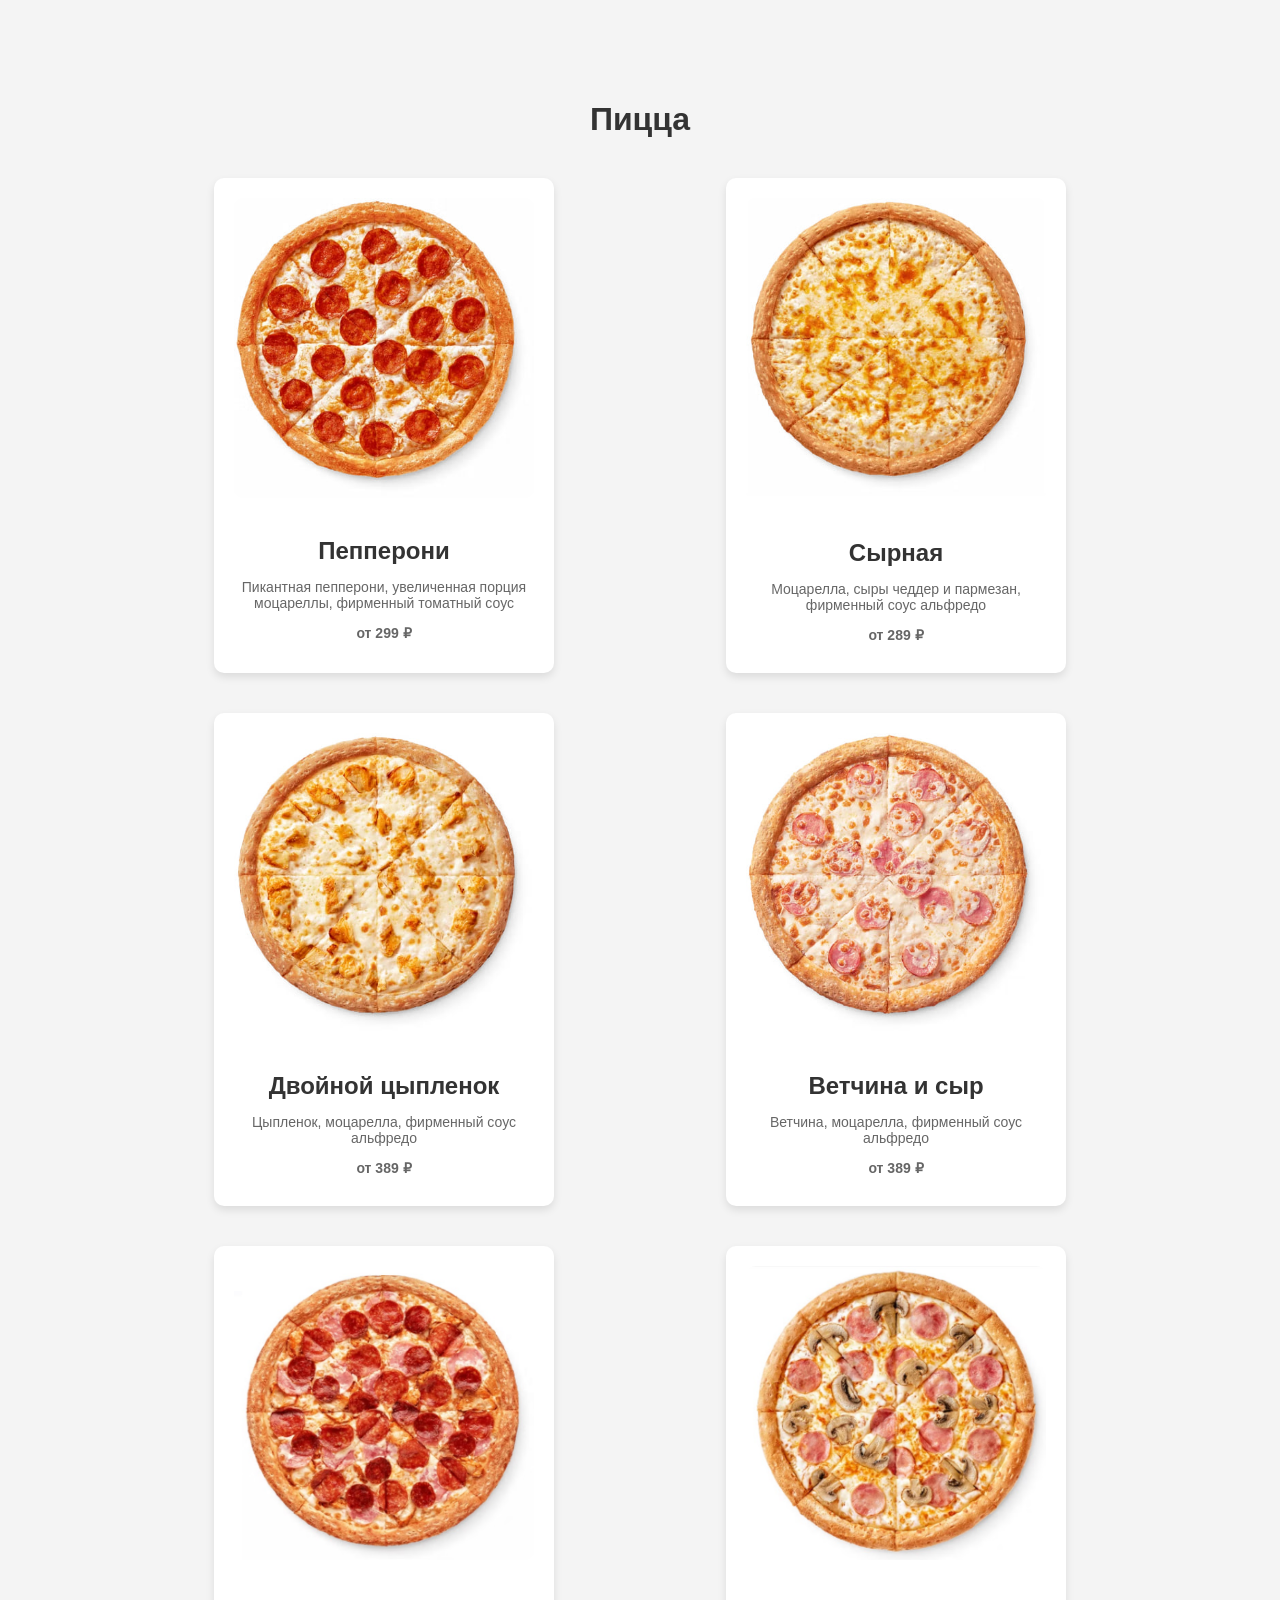
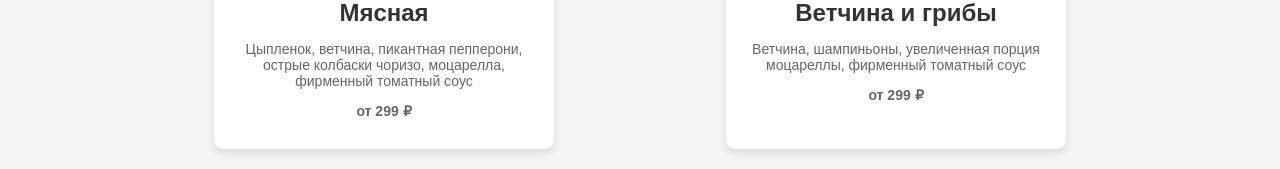
==== index.html @ 0e99b72d "Merge b908e862055ca274f06a0306eaa4b95fef249254 into b270850823b3c518439b4c19be5977c363f9e182" ====
<!DOCTYPE html>
<html lang="ru">
<head>
    <meta charset="UTF-8">
    <meta name="viewport" content="width=device-width, initial-scale=1.0">
    <title>Пицца</title>
    <link rel="stylesheet" href="styles.css">
</head>
<body>
    <div class="container">
        <h1>Пицца</h1>
        <div class="pizza-list">
            <div class="pizza-card" onclick="location.href='pepperoni.html'">
                <img src="images/pepperoni.jpg" alt="Пепперони" class="pizza-image">
                <h2>Пепперони</h2>
                <p>Пикантная пепперони, увеличенная порция моцареллы, фирменный томатный соус</p>
                <p class="price">от 299 ₽</p>
            </div>
            <div class="pizza-card" onclick="location.href='cheese.html'">
                <img src="images/cheese.jpg" alt="Сырная" class="pizza-image">
                <h2>Сырная</h2>
                <p>Моцарелла, сыры чеддер и пармезан, фирменный соус альфредо</p>
                <p class="price">от 289 ₽</p>
            </div>
            <div class="pizza-card" onclick="location.href='chicken.html'">
                <img src="images/chicken.jpg" alt="Двойной цыпленок" class="pizza-image">
                <h2>Двойной цыпленок</h2>
                <p>Цыпленок, моцарелла, фирменный соус альфредо</p>
                <p class="price">от 389 ₽</p>
            </div>
            <div class="pizza-card" onclick="location.href='ham.html'">
                <img src="images/ham.jpg" alt="Ветчина и сыр" class="pizza-image">
                <h2>Ветчина и сыр</h2>
                <p>Ветчина, моцарелла, фирменный соус альфредо</p>
                <p class="price">от 389 ₽</p>
            </div>
            <div class="pizza-card" onclick="location.href='meat.html'">
                <img src="images/meat.jpg" alt="Мясная" class="pizza-image">
                <h2>Мясная</h2>
                <p>Цыпленок, ветчина, пикантная пепперони, острые колбаски чоризо, моцарелла, фирменный томатный соус</p>
                <p class="price">от 299 ₽</p>
            </div>
            <div class="pizza-card" onclick="location.href='mushrooms.html'">
                <img src="images/mushrooms.jpg" alt="Ветчина и грибы" class="pizza-image">
                <h2>Ветчина и грибы</h2>
                <p>Ветчина, шампиньоны, увеличенная порция моцареллы, фирменный томатный соус</p>
                <p class="price">от 299 ₽</p>
            </div>
        </div>
    </div>
</body>
</html>
---- styles.css ----
body {
    font-family: Arial, sans-serif;
    background-color: #f4f4f4;
    margin: 0;
    padding: 0;
}

.container {
    width: 80%;
    margin: 0 auto;
    text-align: center;
    padding-top: 80px; 
}

h1 {
    color: #333;
    margin-bottom: 20px;
}

.pizza-list {
    display: flex;
    flex-wrap: wrap;
    justify-content: space-around;
}

.pizza-card {
    background-color: white;
    border-radius: 10px;
    box-shadow: 0 4px 8px rgba(0, 0, 0, 0.1);
    width: 300px;
    margin: 20px;
    padding: 20px;
    cursor: pointer;
    transition: transform 0.2s;
    text-align: center;
}

.pizza-image {
    width: 100%;
    height: auto;
    border-radius: 10px;
    margin-bottom: 15px;
}

.pizza-detail-image {
    width: 100%;
    max-width: 400px; 
    height: auto;
    border-radius: 10px; 
    margin-bottom: 20px; 
}

.pizza-card:hover {
    transform: scale(1.05);
}

.pizza-card h2 {
    color: #333;
    margin-bottom: 10px;
}

.pizza-card p {
    color: #666;
    font-size: 14px;
    margin-bottom: 10px;
}

.price {
    color: #ff6347;
    font-weight: bold;
    font-size: 18px;
}

.back-button {
    background-color: #ff6347;
    color: white;
    padding: 10px 20px;
    border: none;
    border-radius: 5px;
    cursor: pointer;
    font-size: 16px;
    position: fixed; 
    top: 20px; 
    left: 20px;
    z-index: 1000; 
}

.back-button:hover {
    background-color: #ff4500;
}

.size-selection {
    margin: 20px 0;
}

.size-button {
    background-color: #ddd;
    padding: 10px 20px;
    margin: 5px;
    border: none;
    border-radius: 5px;
    cursor: pointer;
}

.size-button.active {
    background-color: #ff6347;
    color: white;
}

.extra-ingredients {
    margin-top: 20px;
}

.extra-ingredients h2 {
    text-align: center; 
    margin-bottom: 20px; 
    font-size: 24px; 
    color: #333; 
}

.ingredient-list {
    display: flex;
    flex-wrap: wrap; 
    gap: 10px; 
}

.ingredient-button {
    background-color: #ddd;
    padding: 15px;
    border: none;
    border-radius: 5px;
    cursor: pointer;
    display: flex;
    align-items: center;
    justify-content: center;
    flex: 1 1 calc(33.333% - 20px); 
    box-sizing: border-box; 
    text-align: center; 
    gap: 10px; 
}

.ingredient-button.selected {
    border: 2px solid #ff6347;
}

.ingredient-icon {
    width: 24px;
    height: 24px;
}

.ingredient-button:hover {
    transform: scale(1.05);
    transition: transform 0.2s ease;
}
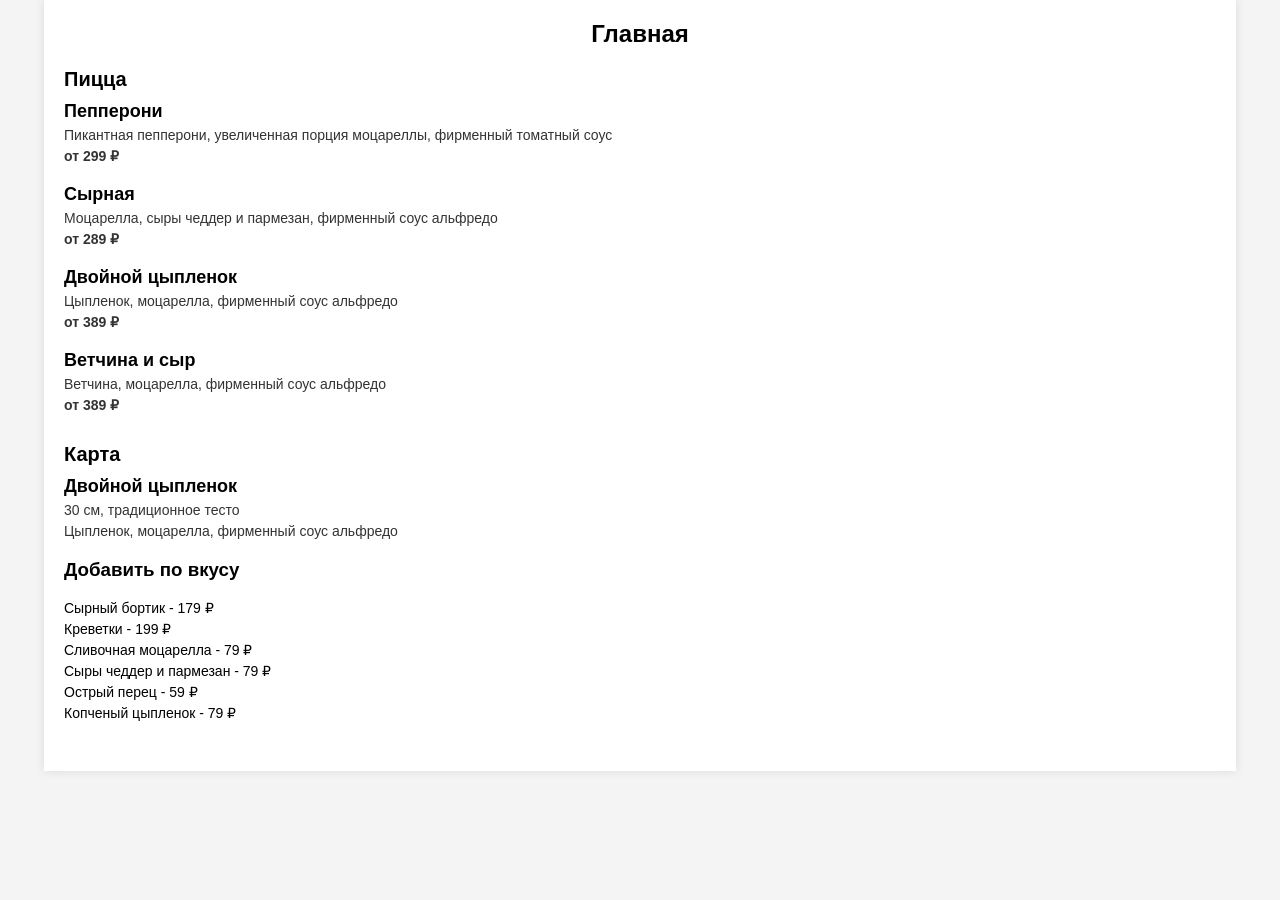
==== commit b9277e92: "только текст страницы" ====
--- a/index.html
+++ b/index.html
@@ -3,50 +3,58 @@
 <head>
     <meta charset="UTF-8">
     <meta name="viewport" content="width=device-width, initial-scale=1.0">
-    <title>Пицца</title>
+    <title>Мобильное меню</title>
     <link rel="stylesheet" href="styles.css">
 </head>
 <body>
     <div class="container">
-        <h1>Пицца</h1>
-        <div class="pizza-list">
-            <div class="pizza-card" onclick="location.href='pepperoni.html'">
-                <img src="images/pepperoni.jpg" alt="Пепперони" class="pizza-image">
-                <h2>Пепперони</h2>
+        <header>
+            <h1>Главная</h1>
+        </header>
+
+        <section class="pizza">
+            <h2>Пицца</h2>
+            <div class="item">
+                <h3>Пепперони</h3>
                 <p>Пикантная пепперони, увеличенная порция моцареллы, фирменный томатный соус</p>
                 <p class="price">от 299 ₽</p>
             </div>
-            <div class="pizza-card" onclick="location.href='cheese.html'">
-                <img src="images/cheese.jpg" alt="Сырная" class="pizza-image">
-                <h2>Сырная</h2>
+            <div class="item">
+                <h3>Сырная</h3>
                 <p>Моцарелла, сыры чеддер и пармезан, фирменный соус альфредо</p>
                 <p class="price">от 289 ₽</p>
             </div>
-            <div class="pizza-card" onclick="location.href='chicken.html'">
-                <img src="images/chicken.jpg" alt="Двойной цыпленок" class="pizza-image">
-                <h2>Двойной цыпленок</h2>
+            <div class="item">
+                <h3>Двойной цыпленок</h3>
                 <p>Цыпленок, моцарелла, фирменный соус альфредо</p>
                 <p class="price">от 389 ₽</p>
             </div>
-            <div class="pizza-card" onclick="location.href='ham.html'">
-                <img src="images/ham.jpg" alt="Ветчина и сыр" class="pizza-image">
-                <h2>Ветчина и сыр</h2>
+            <div class="item">
+                <h3>Ветчина и сыр</h3>
                 <p>Ветчина, моцарелла, фирменный соус альфредо</p>
                 <p class="price">от 389 ₽</p>
             </div>
-            <div class="pizza-card" onclick="location.href='meat.html'">
-                <img src="images/meat.jpg" alt="Мясная" class="pizza-image">
-                <h2>Мясная</h2>
-                <p>Цыпленок, ветчина, пикантная пепперони, острые колбаски чоризо, моцарелла, фирменный томатный соус</p>
-                <p class="price">от 299 ₽</p>
+        </section>
+
+        <section class="card">
+            <h2>Карта</h2>
+            <div class="item">
+                <h3>Двойной цыпленок</h3>
+                <p>30 см, традиционное тесто</p>
+                <p>Цыпленок, моцарелла, фирменный соус альфредо</p>
             </div>
-            <div class="pizza-card" onclick="location.href='mushrooms.html'">
-                <img src="images/mushrooms.jpg" alt="Ветчина и грибы" class="pizza-image">
-                <h2>Ветчина и грибы</h2>
-                <p>Ветчина, шампиньоны, увеличенная порция моцареллы, фирменный томатный соус</p>
-                <p class="price">от 299 ₽</p>
+            <div class="add-ons">
+                <h3>Добавить по вкусу</h3>
+                <ul>
+                    <li>Сырный бортик - 179 ₽</li>
+                    <li>Креветки - 199 ₽</li>
+                    <li>Сливочная моцарелла - 79 ₽</li>
+                    <li>Сыры чеддер и пармезан - 79 ₽</li>
+                    <li>Острый перец - 59 ₽</li>
+                    <li>Копченый цыпленок - 79 ₽</li>
+                </ul>
             </div>
-        </div>
+        </section>
     </div>
 </body>
 </html>
--- a/styles.css
+++ b/styles.css
@@ -6,149 +6,63 @@
 }
 
 .container {
-    width: 80%;
+    width: 90%;
     margin: 0 auto;
-    text-align: center;
-    padding-top: 80px; 
+    padding: 20px;
+    background-color: #fff;
+    box-shadow: 0 0 10px rgba(0, 0, 0, 0.1);
 }
 
-h1 {
-    color: #333;
+header {
+    text-align: center;
     margin-bottom: 20px;
 }
 
-.pizza-list {
-    display: flex;
-    flex-wrap: wrap;
-    justify-content: space-around;
+header h1 {
+    font-size: 24px;
+    margin: 0;
 }
 
-.pizza-card {
-    background-color: white;
-    border-radius: 10px;
-    box-shadow: 0 4px 8px rgba(0, 0, 0, 0.1);
-    width: 300px;
-    margin: 20px;
-    padding: 20px;
-    cursor: pointer;
-    transition: transform 0.2s;
-    text-align: center;
+header p {
+    font-size: 16px;
+    color: #666;
 }
 
-.pizza-image {
-    width: 100%;
-    height: auto;
-    border-radius: 10px;
-    margin-bottom: 15px;
+.pizza, .card {
+    margin-bottom: 30px;
 }
 
-.pizza-detail-image {
-    width: 100%;
-    max-width: 400px; 
-    height: auto;
-    border-radius: 10px; 
-    margin-bottom: 20px; 
-}
-
-.pizza-card:hover {
-    transform: scale(1.05);
-}
-
-.pizza-card h2 {
-    color: #333;
+h2 {
+    font-size: 20px;
     margin-bottom: 10px;
 }
 
-.pizza-card p {
-    color: #666;
+.item {
+    margin-bottom: 20px;
+}
+
+.item h3 {
+    font-size: 18px;
+    margin: 0;
+}
+
+.item p {
     font-size: 14px;
-    margin-bottom: 10px;
+    color: #333;
+    margin: 5px 0;
 }
 
 .price {
-    color: #ff6347;
     font-weight: bold;
-    font-size: 18px;
+    color: #e74c3c;
 }
 
-.back-button {
-    background-color: #ff6347;
-    color: white;
-    padding: 10px 20px;
-    border: none;
-    border-radius: 5px;
-    cursor: pointer;
-    font-size: 16px;
-    position: fixed; 
-    top: 20px; 
-    left: 20px;
-    z-index: 1000; 
+.add-ons ul {
+    list-style-type: none;
+    padding: 0;
 }
 
-.back-button:hover {
-    background-color: #ff4500;
-}
-
-.size-selection {
-    margin: 20px 0;
-}
-
-.size-button {
-    background-color: #ddd;
-    padding: 10px 20px;
-    margin: 5px;
-    border: none;
-    border-radius: 5px;
-    cursor: pointer;
-}
-
-.size-button.active {
-    background-color: #ff6347;
-    color: white;
-}
-
-.extra-ingredients {
-    margin-top: 20px;
-}
-
-.extra-ingredients h2 {
-    text-align: center; 
-    margin-bottom: 20px; 
-    font-size: 24px; 
-    color: #333; 
-}
-
-.ingredient-list {
-    display: flex;
-    flex-wrap: wrap; 
-    gap: 10px; 
-}
-
-.ingredient-button {
-    background-color: #ddd;
-    padding: 15px;
-    border: none;
-    border-radius: 5px;
-    cursor: pointer;
-    display: flex;
-    align-items: center;
-    justify-content: center;
-    flex: 1 1 calc(33.333% - 20px); 
-    box-sizing: border-box; 
-    text-align: center; 
-    gap: 10px; 
-}
-
-.ingredient-button.selected {
-    border: 2px solid #ff6347;
-}
-
-.ingredient-icon {
-    width: 24px;
-    height: 24px;
-}
-
-.ingredient-button:hover {
-    transform: scale(1.05);
-    transition: transform 0.2s ease;
+.add-ons li {
+    font-size: 14px;
+    margin-bottom: 5px;
 }
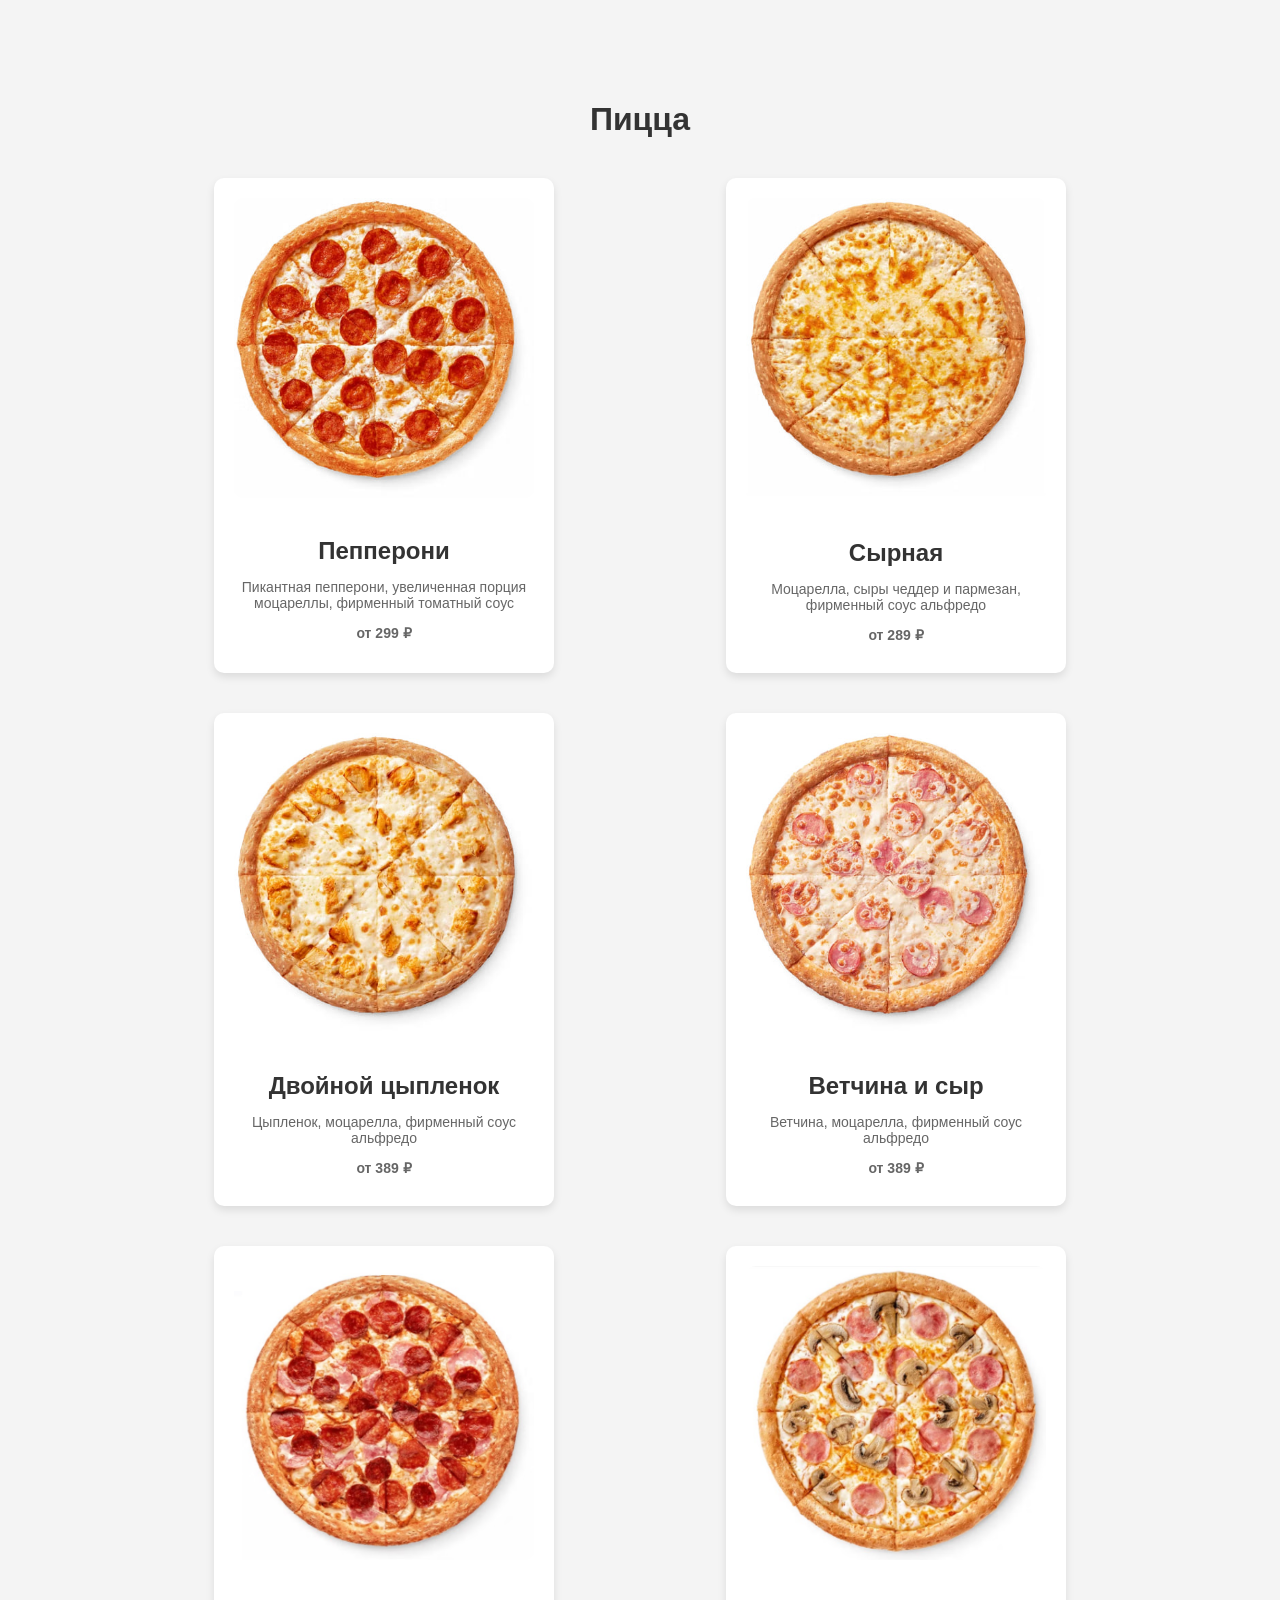
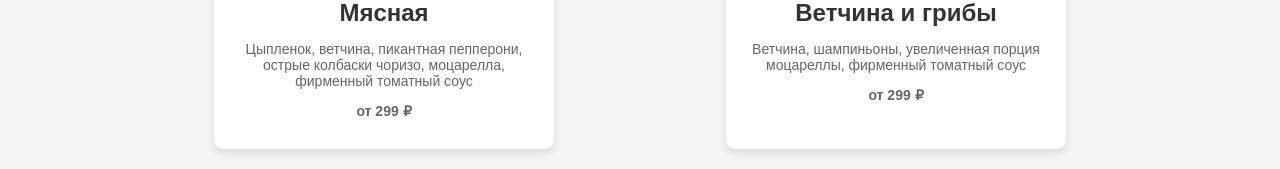
==== commit b908e862: "Обновлены стили, добавлены изображения ..." ====
--- a/index.html
+++ b/index.html
@@ -3,58 +3,50 @@
 <head>
     <meta charset="UTF-8">
     <meta name="viewport" content="width=device-width, initial-scale=1.0">
-    <title>Мобильное меню</title>
+    <title>Пицца</title>
     <link rel="stylesheet" href="styles.css">
 </head>
 <body>
     <div class="container">
-        <header>
-            <h1>Главная</h1>
-        </header>
-
-        <section class="pizza">
-            <h2>Пицца</h2>
-            <div class="item">
-                <h3>Пепперони</h3>
+        <h1>Пицца</h1>
+        <div class="pizza-list">
+            <div class="pizza-card" onclick="location.href='pepperoni.html'">
+                <img src="images/pepperoni.jpg" alt="Пепперони" class="pizza-image">
+                <h2>Пепперони</h2>
                 <p>Пикантная пепперони, увеличенная порция моцареллы, фирменный томатный соус</p>
                 <p class="price">от 299 ₽</p>
             </div>
-            <div class="item">
-                <h3>Сырная</h3>
+            <div class="pizza-card" onclick="location.href='cheese.html'">
+                <img src="images/cheese.jpg" alt="Сырная" class="pizza-image">
+                <h2>Сырная</h2>
                 <p>Моцарелла, сыры чеддер и пармезан, фирменный соус альфредо</p>
                 <p class="price">от 289 ₽</p>
             </div>
-            <div class="item">
-                <h3>Двойной цыпленок</h3>
+            <div class="pizza-card" onclick="location.href='chicken.html'">
+                <img src="images/chicken.jpg" alt="Двойной цыпленок" class="pizza-image">
+                <h2>Двойной цыпленок</h2>
                 <p>Цыпленок, моцарелла, фирменный соус альфредо</p>
                 <p class="price">от 389 ₽</p>
             </div>
-            <div class="item">
-                <h3>Ветчина и сыр</h3>
+            <div class="pizza-card" onclick="location.href='ham.html'">
+                <img src="images/ham.jpg" alt="Ветчина и сыр" class="pizza-image">
+                <h2>Ветчина и сыр</h2>
                 <p>Ветчина, моцарелла, фирменный соус альфредо</p>
                 <p class="price">от 389 ₽</p>
             </div>
-        </section>
-
-        <section class="card">
-            <h2>Карта</h2>
-            <div class="item">
-                <h3>Двойной цыпленок</h3>
-                <p>30 см, традиционное тесто</p>
-                <p>Цыпленок, моцарелла, фирменный соус альфредо</p>
+            <div class="pizza-card" onclick="location.href='meat.html'">
+                <img src="images/meat.jpg" alt="Мясная" class="pizza-image">
+                <h2>Мясная</h2>
+                <p>Цыпленок, ветчина, пикантная пепперони, острые колбаски чоризо, моцарелла, фирменный томатный соус</p>
+                <p class="price">от 299 ₽</p>
             </div>
-            <div class="add-ons">
-                <h3>Добавить по вкусу</h3>
-                <ul>
-                    <li>Сырный бортик - 179 ₽</li>
-                    <li>Креветки - 199 ₽</li>
-                    <li>Сливочная моцарелла - 79 ₽</li>
-                    <li>Сыры чеддер и пармезан - 79 ₽</li>
-                    <li>Острый перец - 59 ₽</li>
-                    <li>Копченый цыпленок - 79 ₽</li>
-                </ul>
+            <div class="pizza-card" onclick="location.href='mushrooms.html'">
+                <img src="images/mushrooms.jpg" alt="Ветчина и грибы" class="pizza-image">
+                <h2>Ветчина и грибы</h2>
+                <p>Ветчина, шампиньоны, увеличенная порция моцареллы, фирменный томатный соус</p>
+                <p class="price">от 299 ₽</p>
             </div>
-        </section>
+        </div>
     </div>
 </body>
 </html>
--- a/styles.css
+++ b/styles.css
@@ -6,63 +6,149 @@
 }
 
 .container {
-    width: 90%;
+    width: 80%;
     margin: 0 auto;
-    padding: 20px;
-    background-color: #fff;
-    box-shadow: 0 0 10px rgba(0, 0, 0, 0.1);
+    text-align: center;
+    padding-top: 80px; 
 }
 
-header {
-    text-align: center;
+h1 {
+    color: #333;
     margin-bottom: 20px;
 }
 
-header h1 {
-    font-size: 24px;
-    margin: 0;
+.pizza-list {
+    display: flex;
+    flex-wrap: wrap;
+    justify-content: space-around;
 }
 
-header p {
-    font-size: 16px;
-    color: #666;
+.pizza-card {
+    background-color: white;
+    border-radius: 10px;
+    box-shadow: 0 4px 8px rgba(0, 0, 0, 0.1);
+    width: 300px;
+    margin: 20px;
+    padding: 20px;
+    cursor: pointer;
+    transition: transform 0.2s;
+    text-align: center;
 }
 
-.pizza, .card {
-    margin-bottom: 30px;
+.pizza-image {
+    width: 100%;
+    height: auto;
+    border-radius: 10px;
+    margin-bottom: 15px;
 }
 
-h2 {
-    font-size: 20px;
+.pizza-detail-image {
+    width: 100%;
+    max-width: 400px; 
+    height: auto;
+    border-radius: 10px; 
+    margin-bottom: 20px; 
+}
+
+.pizza-card:hover {
+    transform: scale(1.05);
+}
+
+.pizza-card h2 {
+    color: #333;
     margin-bottom: 10px;
 }
 
-.item {
-    margin-bottom: 20px;
-}
-
-.item h3 {
-    font-size: 18px;
-    margin: 0;
-}
-
-.item p {
+.pizza-card p {
+    color: #666;
     font-size: 14px;
-    color: #333;
-    margin: 5px 0;
+    margin-bottom: 10px;
 }
 
 .price {
+    color: #ff6347;
     font-weight: bold;
-    color: #e74c3c;
+    font-size: 18px;
 }
 
-.add-ons ul {
-    list-style-type: none;
-    padding: 0;
+.back-button {
+    background-color: #ff6347;
+    color: white;
+    padding: 10px 20px;
+    border: none;
+    border-radius: 5px;
+    cursor: pointer;
+    font-size: 16px;
+    position: fixed; 
+    top: 20px; 
+    left: 20px;
+    z-index: 1000; 
 }
 
-.add-ons li {
-    font-size: 14px;
-    margin-bottom: 5px;
+.back-button:hover {
+    background-color: #ff4500;
+}
+
+.size-selection {
+    margin: 20px 0;
+}
+
+.size-button {
+    background-color: #ddd;
+    padding: 10px 20px;
+    margin: 5px;
+    border: none;
+    border-radius: 5px;
+    cursor: pointer;
+}
+
+.size-button.active {
+    background-color: #ff6347;
+    color: white;
+}
+
+.extra-ingredients {
+    margin-top: 20px;
+}
+
+.extra-ingredients h2 {
+    text-align: center; 
+    margin-bottom: 20px; 
+    font-size: 24px; 
+    color: #333; 
+}
+
+.ingredient-list {
+    display: flex;
+    flex-wrap: wrap; 
+    gap: 10px; 
+}
+
+.ingredient-button {
+    background-color: #ddd;
+    padding: 15px;
+    border: none;
+    border-radius: 5px;
+    cursor: pointer;
+    display: flex;
+    align-items: center;
+    justify-content: center;
+    flex: 1 1 calc(33.333% - 20px); 
+    box-sizing: border-box; 
+    text-align: center; 
+    gap: 10px; 
+}
+
+.ingredient-button.selected {
+    border: 2px solid #ff6347;
+}
+
+.ingredient-icon {
+    width: 24px;
+    height: 24px;
+}
+
+.ingredient-button:hover {
+    transform: scale(1.05);
+    transition: transform 0.2s ease;
 }
